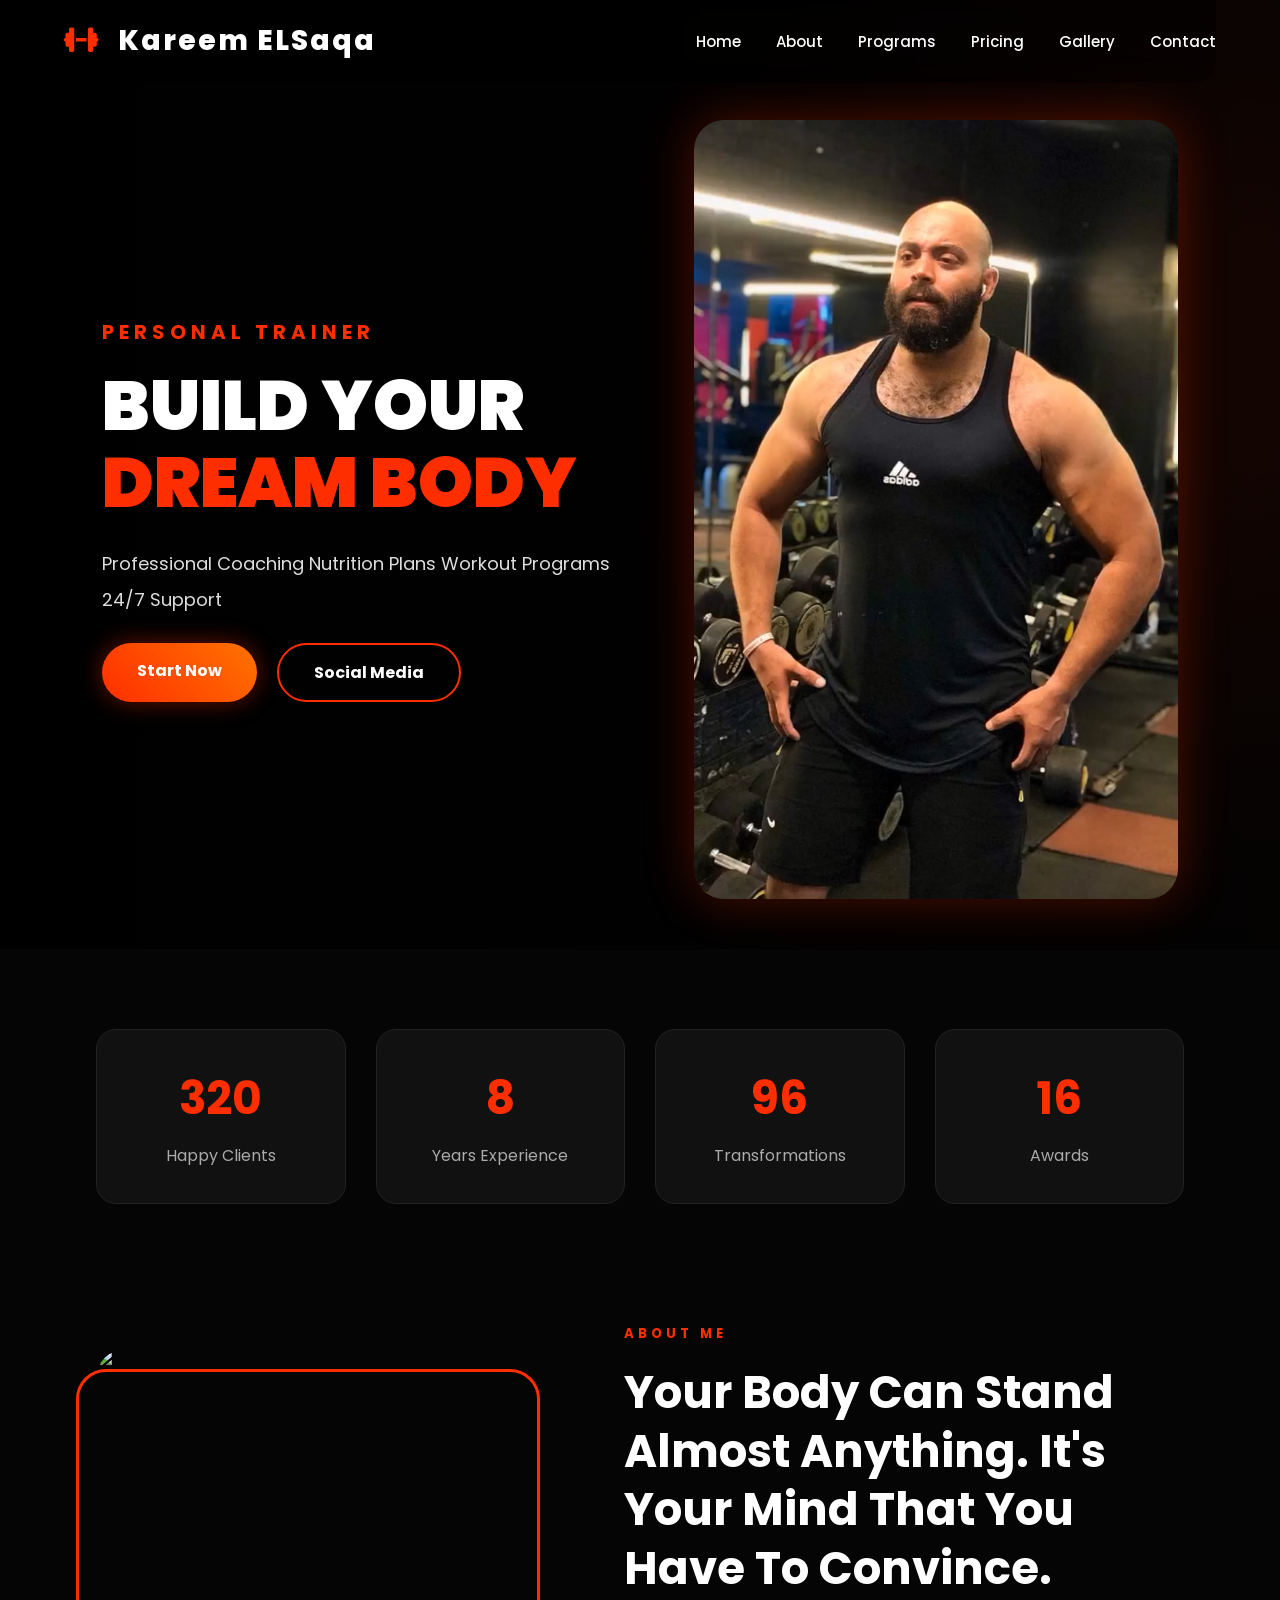
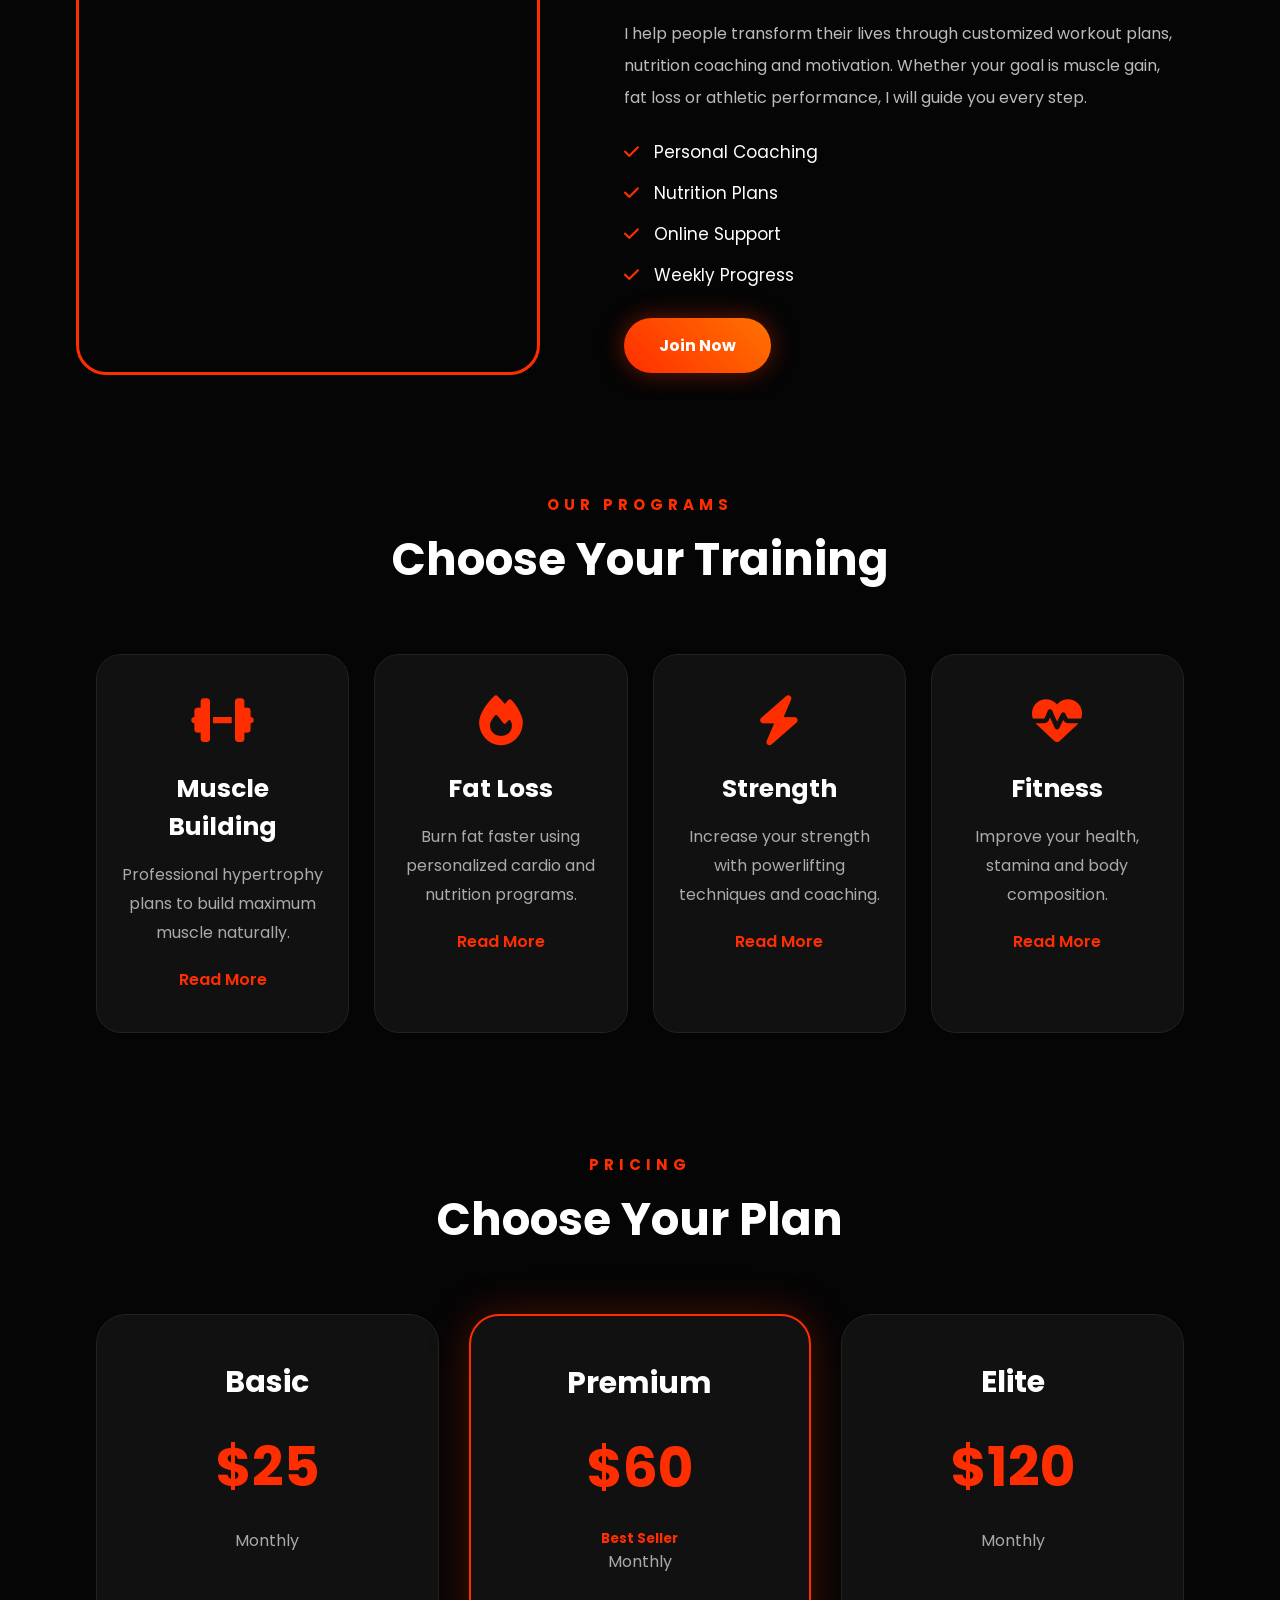
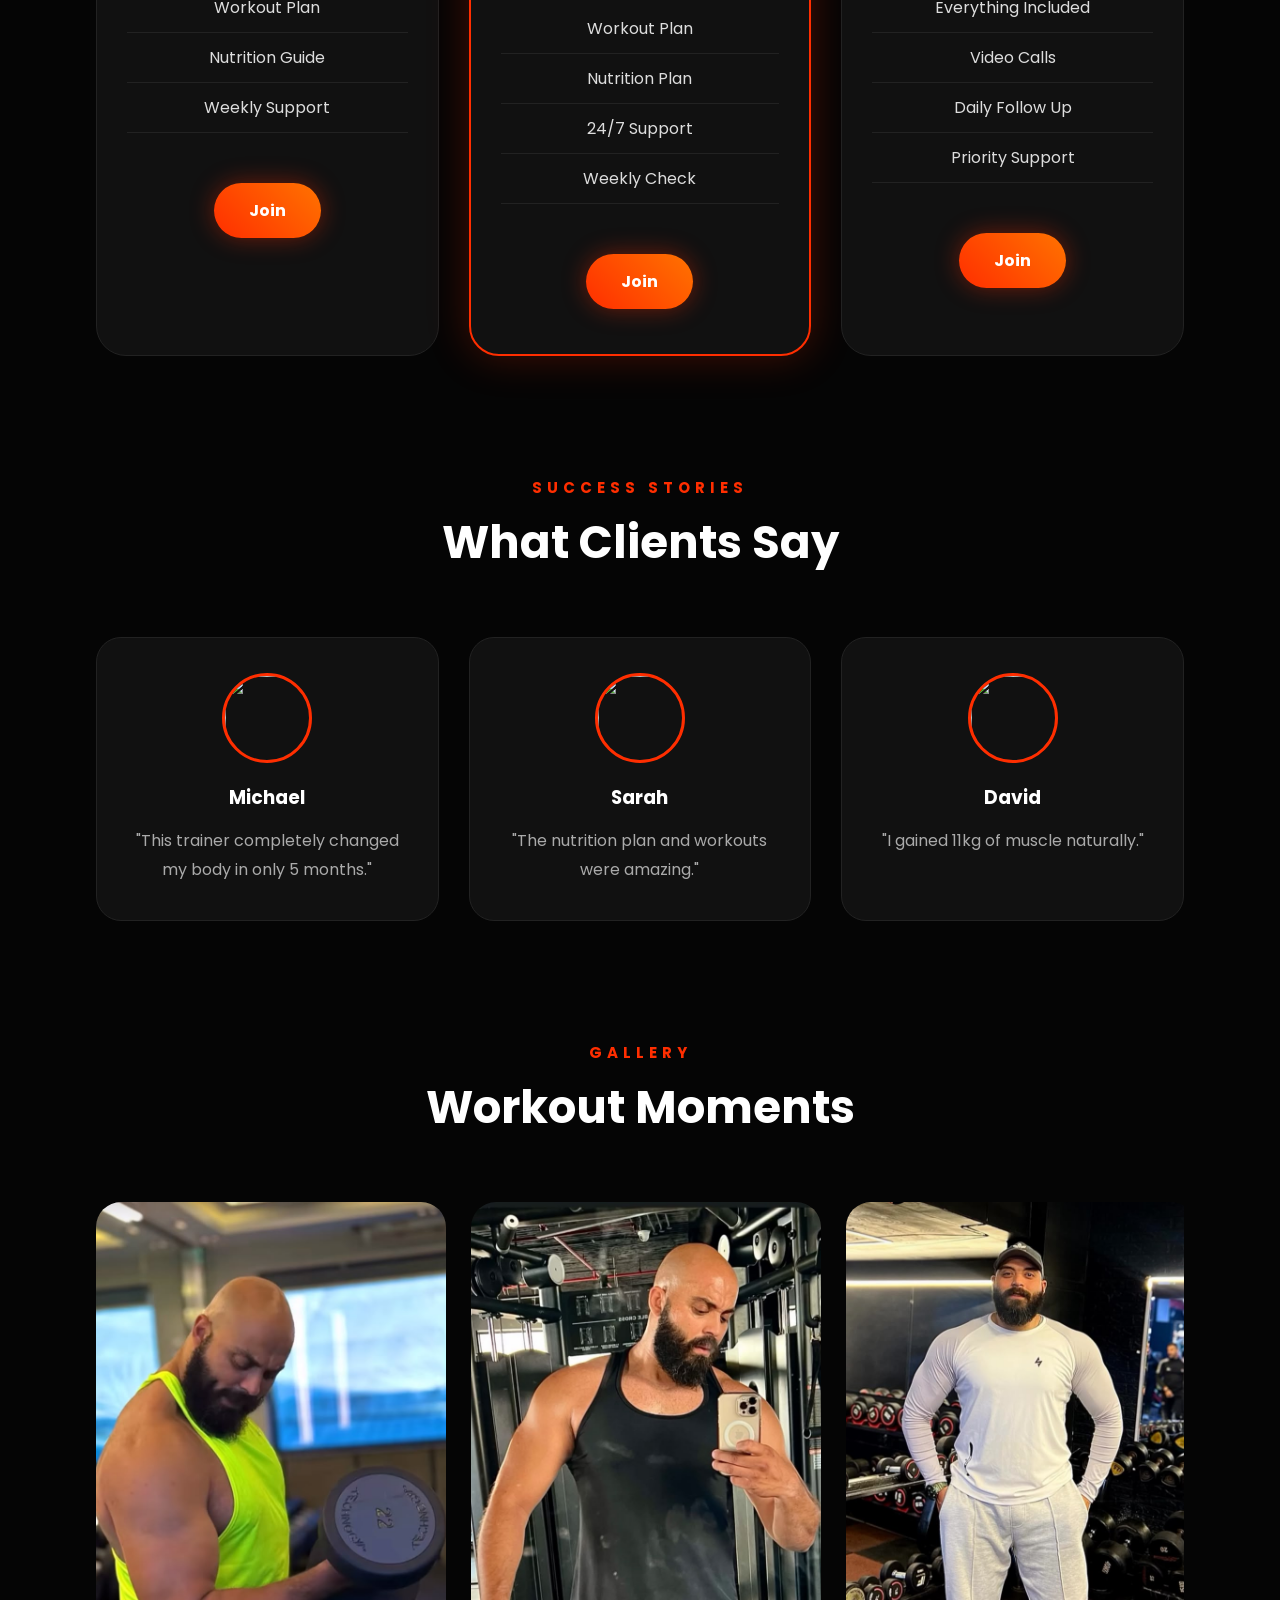
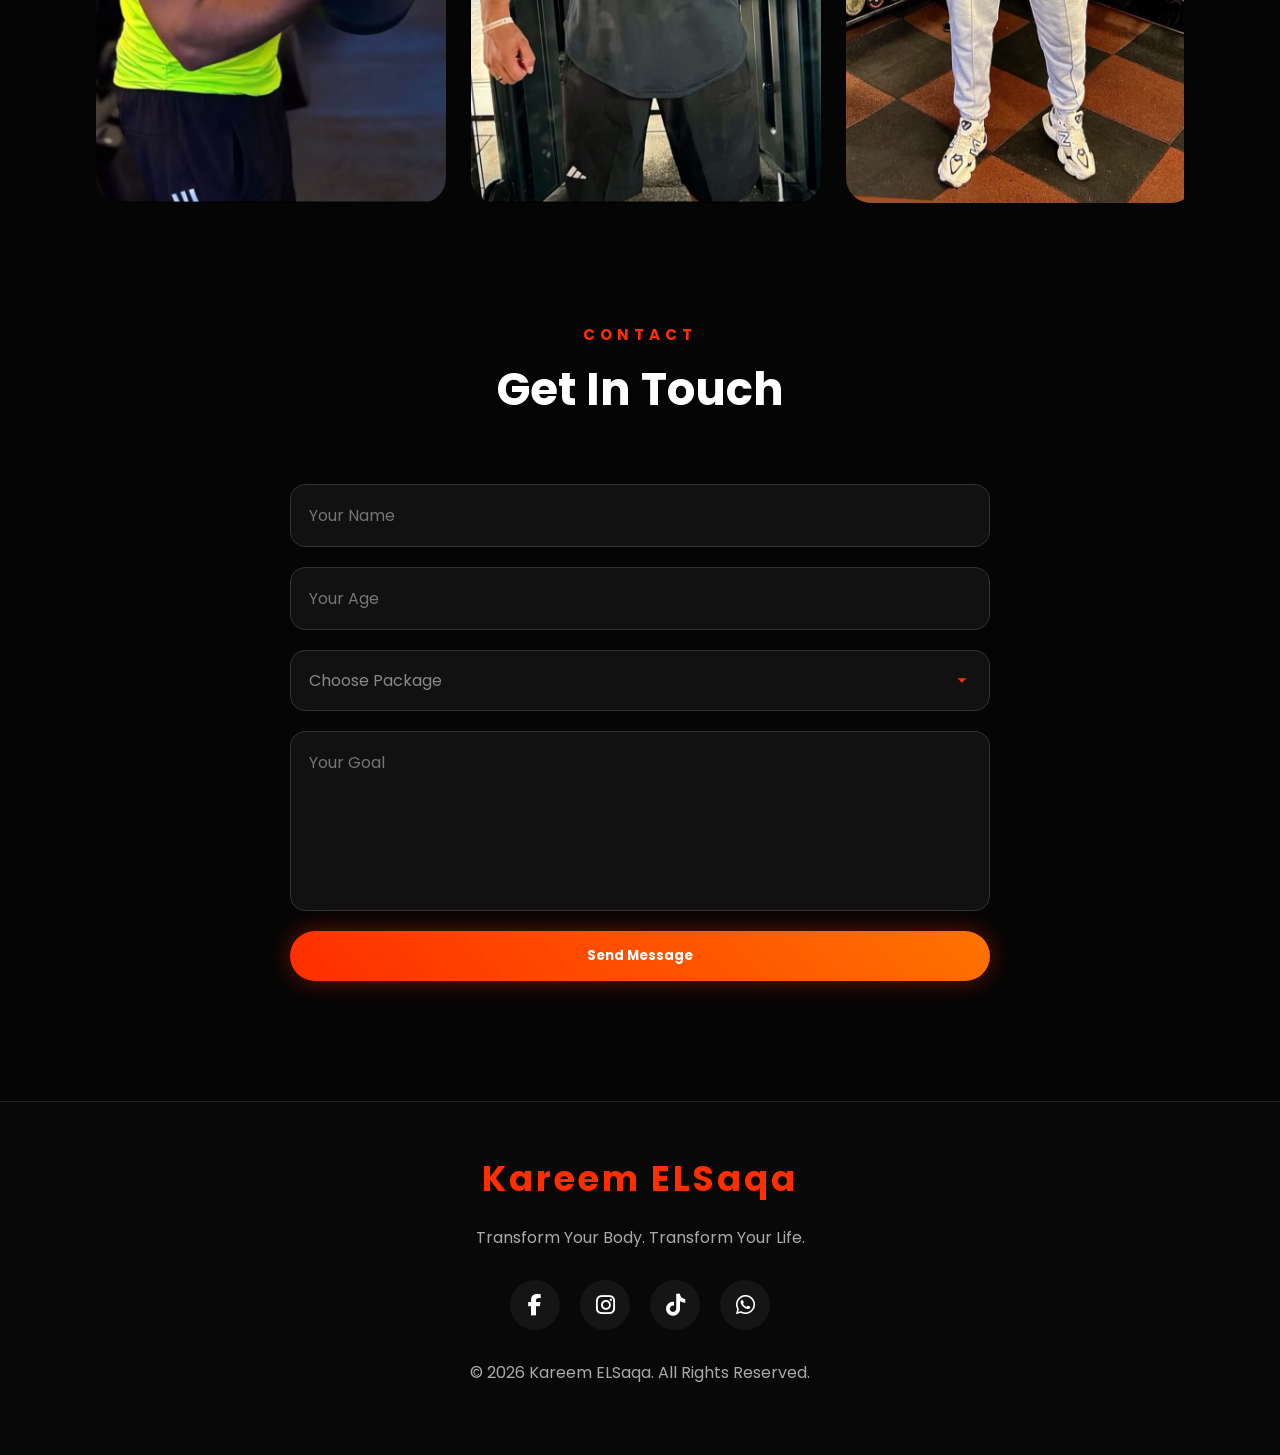
==== index.html @ b267e98c "Add files via upload" ====
<!DOCTYPE html>
<html lang="en">
<head>

<meta charset="UTF-8">
<meta name="viewport" content="width=device-width, initial-scale=1.0">

<title>Kareem ELSaqa | Personal Trainer</title>

<link rel="preconnect" href="https://fonts.googleapis.com">
<link rel="preconnect" href="https://fonts.gstatic.com" crossorigin>

<link href="https://fonts.googleapis.com/css2?family=Poppins:wght@300;400;500;600;700;800&display=swap" rel="stylesheet">

<link rel="stylesheet"
href="https://cdnjs.cloudflare.com/ajax/libs/font-awesome/6.5.2/css/all.min.css">

<link rel="stylesheet" href="style.css">

</head>

<body>

<!-- ================= Loading ================= -->

<div id="loader">

<div class="spinner"></div>

<h2>Kareem ELSaqa</h2>

</div>

<!-- ================= Header ================= -->

<header>

<nav class="navbar">

<div class="logo">

<i class="fa-solid fa-dumbbell"></i>

Kareem ELSaqa

</div>

<ul class="nav-links">

<li><a href="javascript:void(0);" data-target="home">Home</a></li>

<li><a href="javascript:void(0);" data-target="about">About</a></li>

<li><a href="javascript:void(0);" data-target="programs">Programs</a></li>

<li><a href="javascript:void(0);" data-target="pricing">Pricing</a></li>

<li><a href="javascript:void(0);" data-target="gallery">Gallery</a></li>

<li><a href="javascript:void(0);" data-target="contact">Contact</a></li>

</ul>

<div class="menu">

<i class="fa-solid fa-bars"></i>

</div>

</nav>

</header>

<!-- ================= Hero ================= -->

<section class="hero" id="home">

<div class="overlay"></div>

<div class="hero-content">

<h3>PERSONAL TRAINER</h3>

<h1>

BUILD YOUR

<span>DREAM BODY</span>

</h1>

<p>

Professional Coaching

Nutrition Plans

Workout Programs

24/7 Support

</p>

<div class="hero-buttons">

<a href="javascript:void(0);" class="btn main-btn">

Start Now

</a>

<a href="javascript:void(0);" class="btn second-btn">

Social Media
</a>

</div>

</div>

<div class="hero-image">

<img src="../photos/WhatsApp Image 2026-07-14 at 11.18.08 PM.jpeg" alt="Gym">

</div>

</section>

<!-- ================= Stats ================= -->

<section class="stats">

<div class="stat">

<h2 class="counter" data-target="500">0</h2>

<p>Happy Clients</p>

</div>

<div class="stat">

<h2 class="counter" data-target="12">0</h2>

<p>Years Experience</p>

</div>

<div class="stat">

<h2 class="counter" data-target="150">0</h2>

<p>Transformations</p>

</div>

<div class="stat">

<h2 class="counter" data-target="25">0</h2>

<p>Awards</p>

</div>

</section>

<!-- ================= About ================= -->

<section class="about" id="about">

<div class="about-image">

<img src="https://images.unsplash.com/photo-1534438327276-14e5300c3a48?q=80&w=900&auto=format&fit=crop">

</div>

<div class="about-text">

<h5>ABOUT ME</h5>

<h2>

Your Body Can

Stand Almost

Anything.

It's Your Mind

That You Have

To Convince.

</h2>

<p>

I help people transform their lives through customized workout plans, nutrition coaching and motivation.

Whether your goal is muscle gain, fat loss or athletic performance, I will guide you every step.

</p>

<ul>

<li><i class="fa-solid fa-check"></i> Personal Coaching</li>

<li><i class="fa-solid fa-check"></i> Nutrition Plans</li>

<li><i class="fa-solid fa-check"></i> Online Support</li>

<li><i class="fa-solid fa-check"></i> Weekly Progress</li>

</ul>

<a href="javascript:void(0);" class="btn main-btn">

Join Now

</a>

</div>

</section>

<!-- باقي الأقسام سيتم إضافتها في الجزء الثاني -->

<!-- ================= Programs ================= -->

<section class="programs" id="programs">

<div class="section-title">

<h5>OUR PROGRAMS</h5>

<h2>Choose Your Training</h2>

</div>

<div class="program-container">

<div class="card">

<i class="fa-solid fa-dumbbell"></i>

<h3>Muscle Building</h3>

<p>
Professional hypertrophy plans to build maximum muscle naturally.
</p>

<a href="javascript:void(0);" class="read-more" data-program="muscle">
Read More
</a>

</div>

<div class="card">

<i class="fa-solid fa-fire"></i>

<h3>Fat Loss</h3>

<p>
Burn fat faster using personalized cardio and nutrition programs.
</p>

<a href="javascript:void(0);" class="read-more" data-program="fat">
Read More
</a>

</div>

<div class="card">

<i class="fa-solid fa-bolt"></i>

<h3>Strength</h3>

<p>
Increase your strength with powerlifting techniques and coaching.
</p>

<a href="javascript:void(0);" class="read-more" data-program="strength">
Read More
</a>

</div>

<div class="card">

<i class="fa-solid fa-heart-pulse"></i>

<h3>Fitness</h3>

<p>
Improve your health, stamina and body composition.
</p>

<a href="javascript:void(0);" class="read-more" data-program="fitness">
Read More
</a>

</div>

</div>

</section>

<!-- ================= Pricing ================= -->

<section class="pricing" id="pricing">

<div class="section-title">

<h5>PRICING</h5>

<h2>Choose Your Plan</h2>

</div>

<div class="price-container">

<div class="price-card">

<h3>Basic</h3>

<h1>$25</h1>

<p>Monthly</p>

<ul>

<li>Workout Plan</li>

<li>Nutrition Guide</li>

<li>Weekly Support</li>

</ul>

<a href="javascript:void(0);" class="btn main-btn">Join</a>

</div>

<div class="price-card active">

<h3>Premium</h3>

<h1>$60</h1>

<h5>Best Seller</h5>

<p>Monthly</p>

<ul>

<li>Workout Plan</li>

<li>Nutrition Plan</li>

<li>24/7 Support</li>

<li>Weekly Check</li>

</ul>

<a href="javascript:void(0);" class="btn main-btn">Join</a>

</div>

<div class="price-card">

<h3>Elite</h3>

<h1>$120</h1>

<p>Monthly</p>

<ul>

<li>Everything Included</li>

<li>Video Calls</li>

<li>Daily Follow Up</li>

<li>Priority Support</li>

</ul>

<a href="javascript:void(0);" class="btn main-btn">Join</a>

</div>

</div>

</section>

<!-- ================= Testimonials ================= -->

<section class="testimonials">

<div class="section-title">

<h5>SUCCESS STORIES</h5>

<h2>What Clients Say</h2>

</div>

<div class="testimonial-container">

<div class="testimonial">

<img src="https://randomuser.me/api/portraits/men/32.jpg">

<h3>Michael</h3>

<p>

"This trainer completely changed my body in only 5 months."

</p>

</div>

<div class="testimonial">

<img src="https://randomuser.me/api/portraits/women/44.jpg">

<h3>Sarah</h3>

<p>

"The nutrition plan and workouts were amazing."

</p>

</div>

<div class="testimonial">

<img src="https://randomuser.me/api/portraits/men/76.jpg">

<h3>David</h3>

<p>

"I gained 11kg of muscle naturally."

</p>

</div>

</div>

</section>

<!-- ================= Gallery ================= -->

<section class="gallery" id="gallery">

<div class="section-title">

<h5>GALLERY</h5>

<h2>Workout Moments</h2>

</div>


<div class="gallery-slider">

<div class="gallery-track">


<img src="../photos/WhatsApp Image 2026-07-14 at 11.17.40 PM.jpeg">

<img src="../photos/WhatsApp Image 2026-07-14 at 11.18.01 PM.jpeg">

<img src="../photos/WhatsApp Image 2026-07-14 at 11.18.02 PM.jpeg">

<img src="../photos/WhatsApp Image 2026-07-14 at 11.18.07 PM.jpeg">

<img src="../photos/WhatsApp Image 2026-07-14 at 11.18.08 PM.jpeg">

<img src="../photos/WhatsApp Image 2026-07-14 at 11.17.40 PM.jpeg">


<!-- تكرار الصور عشان الحركة تبقى لا نهائية -->


<img src="../photos/WhatsApp Image 2026-07-14 at 11.18.01 PM.jpeg">

<img src="../photos/WhatsApp Image 2026-07-14 at 11.18.02 PM.jpeg">

<img src="../photos/WhatsApp Image 2026-07-14 at 11.18.07 PM.jpeg">

</div>

</div>

</section>

<!-- ================= Contact ================= -->

<section class="contact" id="contact">

<div class="section-title">

<h5>CONTACT</h5>

<h2>Get In Touch</h2>

</div>

<form id="contactForm">

<input type="text" id="name" placeholder="Your Name" required>

<input type="number" id="age" placeholder="Your Age" required min="15" max="80">

<select id="package" required>

    <option value="" selected disabled>
        Choose Package
    </option>

    <option value="Basic">Basic</option>

    <option value="Premium">Premium</option>

    <option value="Elite">Elite</option>

</select>

<textarea id="goal" placeholder="Your Goal" required></textarea>

<button class="btn main-btn">
    Send Message
</button>

</form>

</section>

<!-- ================= Footer ================= -->

<footer>

<h2>Kareem ELSaqa</h2>

<p>

Transform Your Body.

Transform Your Life.

</p>

<div class="socials">

<a href="https://www.facebook.com/karim.el.saqa.2025?locale=ar_AR" target="_blank">
<i class="fab fa-facebook-f"></i>
</a>

<a href="https://www.instagram.com/coach_saqa?utm_source=ig_web_button_share_sheet&igsh=ZDNlZDc0MzIxNw==" target="_blank">
<i class="fab fa-instagram"></i>
</a>

<a href="https://www.tiktok.com/@karimelsaqa2?is_from_webapp=1&sender_device=pc" target="_blank">
<i class="fab fa-tiktok"></i>
</a>

<a href="https://wa.me/201020386675" target="_blank">
<i class="fab fa-whatsapp"></i>
</a>

</div>

<p>

© 2026 Kareem ELSaqa.

All Rights Reserved.

</p>

</footer>

<!-- زر الرجوع للأعلى -->

<button id="topBtn">

<i class="fa-solid fa-arrow-up"></i>

</button>

<!-- Program Popup -->

<div class="program-modal">

<div class="modal-box">

<h2></h2>

<p></p>


<button class="close-modal">
Close
</button>


</div>

</div>

<script src="script.js"></script>

</body>

</html>
---- style.css ----
@import url('https://fonts.googleapis.com/css2?family=Poppins:wght@300;400;500;600;700;800;900&display=swap');


/* =========================
   Global Reset
========================= */

*{
    margin:0;
    padding:0;
    box-sizing:border-box;
    font-family:'Poppins',sans-serif;
    scroll-behavior:smooth;
}


:root{

    --main-color:#ff2e00;
    --second-color:#ff7300;
    --dark:#050505;
    --dark2:#111;
    --light:#ffffff;
    --gray:#aaa;

}


body{

    background:var(--dark);
    color:white;
    overflow-x:hidden;

}


a{

    text-decoration:none;
    color:white;

}


ul{

    list-style:none;

}


img{

    max-width:100%;
    display:block;

}


/* =========================
   Loader
========================= */


#loader{

    position:fixed;
    width:100%;
    height:100vh;
    background:#050505;
    display:flex;
    justify-content:center;
    align-items:center;
    flex-direction:column;
    z-index:9999;
    transition:.6s;

}


#loader h2{

    margin-top:20px;
    color:var(--main-color);
    letter-spacing:5px;
    font-size:30px;
    animation:pulse 1.5s infinite;

}



.spinner{

    width:70px;
    height:70px;
    border-radius:50%;
    border:7px solid #222;
    border-top-color:var(--main-color);
    animation:spin 1s linear infinite;

}



@keyframes spin{

    100%{

        transform:rotate(360deg);

    }

}


@keyframes pulse{

    50%{

        opacity:.4;

    }

}



/* =========================
   Navbar
========================= */


header{

    position:fixed;
    width:100%;
    top:0;
    left:0;
    z-index:1000;

}



.navbar{

    width:90%;
    margin:auto;
    padding:20px 0;
    display:flex;
    justify-content:space-between;
    align-items:center;
    background:rgba(0,0,0,.35);
    backdrop-filter:blur(15px);
    border-radius:0 0 20px 20px;

}



.logo{

    font-size:28px;
    font-weight:800;
    letter-spacing:2px;
    color:white;

}



.logo i{

    color:var(--main-color);
    margin-right:10px;

}



.nav-links{

    display:flex;
    gap:35px;

}



.nav-links a{

    position:relative;
    font-size:15px;
    font-weight:500;
    transition:.3s;

}



.nav-links a::after{

    content:"";
    position:absolute;
    width:0;
    height:3px;
    background:var(--main-color);
    bottom:-8px;
    left:0;
    transition:.3s;

}



.nav-links a:hover{

    color:var(--main-color);

}



.nav-links a:hover::after{

    width:100%;

}



.menu{

    display:none;
    font-size:25px;
    cursor:pointer;

}



/* =========================
   Hero Section
========================= */


.hero{

    min-height:100vh;
    display:flex;
    align-items:center;
    justify-content:space-between;
    padding:120px 8% 50px;
    position:relative;
    overflow:hidden;

}



.overlay{

    position:absolute;
    inset:0;
    background:

    linear-gradient(
    90deg,
    rgba(0,0,0,.95),
    rgba(0,0,0,.5)
    );

    z-index:-1;

}



.hero::before{

    content:"";
    position:absolute;
    width:500px;
    height:500px;
    background:var(--main-color);
    filter:blur(180px);
    opacity:.25;
    right:-150px;
    top:100px;

    z-index:-1;
    pointer-events:none;

}



.hero-content{

    width:50%;
    animation:slideLeft 1s ease;

}



.hero-content h3{

    color:var(--main-color);
    letter-spacing:5px;
    font-size:20px;
    margin-bottom:20px;

}



.hero-content h1{

    font-size:70px;
    line-height:1.1;
    font-weight:900;

}



.hero-content h1 span{

    color:var(--main-color);
    display:block;

}



.hero-content p{

    margin:25px 0;
    color:#ddd;
    font-size:18px;
    line-height:2;

}



.hero-buttons{

    display:flex;
    gap:20px;

}



.btn{

    padding:15px 35px;
    border-radius:40px;
    display:inline-block;
    font-weight:700;
    transition:.4s;
    cursor:pointer;

}



.main-btn{

    background:linear-gradient(
    45deg,
    var(--main-color),
    var(--second-color)
    );

    color:white;
    box-shadow:0 0 25px rgba(255,46,0,.4);

}



.main-btn:hover{

    transform:translateY(-5px);
    box-shadow:0 0 40px rgba(255,46,0,.8);

}



.second-btn{

    border:2px solid var(--main-color);

}



.second-btn:hover{

    background:var(--main-color);
    transform:translateY(-5px);

}



.hero-image{

    width:45%;
    position:relative;
    animation:slideRight 1s ease;

}



.hero-image img{

    border-radius:30px;
    height:100%;
    width:100%;
    object-fit:cover;
    box-shadow:
    0 0 50px rgba(255,46,0,.3);

}



.hero-image::after{

    content:"";
    position:absolute;
    inset:20px;
    border:3px solid var(--main-color);
    border-radius:30px;
    z-index:-1;

}



@keyframes slideLeft{

    from{

        opacity:0;
        transform:translateX(-100px);

    }

    to{

        opacity:1;
        transform:translateX(0);

    }

}



@keyframes slideRight{

    from{

        opacity:0;
        transform:translateX(100px);

    }

    to{

        opacity:1;
        transform:translateX(0);

    }

}

 
/* =========================
   Stats Section
========================= */


.stats{

    width:85%;
    margin:80px auto;
    display:grid;
    grid-template-columns:repeat(4,1fr);
    gap:30px;

}



.stat{

    background:#111;
    padding:35px 20px;
    text-align:center;
    border-radius:20px;
    border:1px solid #222;
    transition:.4s;
    position:relative;
    overflow:hidden;

}



.stat::before{

    content:"";
    position:absolute;
    width:0;
    height:100%;
    left:0;
    top:0;
    background:linear-gradient(
    45deg,
    rgba(255,46,0,.2),
    transparent
    );

    transition:.4s;

}



.stat:hover::before{

    width:100%;

}



.stat:hover{

    transform:translateY(-10px);
    border-color:var(--main-color);

}



.stat h2{

    font-size:45px;
    color:var(--main-color);

}



.stat p{

    color:#aaa;
    margin-top:10px;

}





/* =========================
   Section Title
========================= */


.section-title{

    text-align:center;
    margin-bottom:60px;

}



.section-title h5{

    color:var(--main-color);
    letter-spacing:5px;
    font-size:15px;

}



.section-title h2{

    font-size:45px;
    margin-top:10px;

}





/* =========================
   About Section
========================= */


.about{

    width:85%;
    margin:120px auto;
    display:flex;
    align-items:center;
    gap:70px;

}



.about-image{

    width:45%;
    position:relative;

}



.about-image img{

    border-radius:30px;
    height:600px;
    object-fit:cover;

}



.about-image::before{

    content:"";
    position:absolute;
    width:100%;
    height:100%;
    border:3px solid var(--main-color);
    border-radius:30px;
    left:-20px;
    top:20px;
    z-index:-1;

}



.about-text{

    width:55%;

}



.about-text h5{

    color:var(--main-color);
    letter-spacing:4px;

}



.about-text h2{

    font-size:45px;
    line-height:1.3;
    margin:20px 0;

}



.about-text p{

    color:#bbb;
    line-height:2;
    margin-bottom:25px;

}



.about-text ul{

    margin-bottom:30px;

}



.about-text li{

    margin:15px 0;
    font-size:17px;

}



.about-text li i{

    color:var(--main-color);
    margin-right:10px;

}




/* =========================
   Programs
========================= */


.programs{

    width:85%;
    margin:120px auto;

}



.program-container{

    display:grid;
    grid-template-columns:repeat(4,1fr);
    gap:25px;

}



.card{

    background:#111;
    padding:40px 25px;
    border-radius:25px;
    text-align:center;
    border:1px solid #222;
    transition:.5s;
    position:relative;
    overflow:hidden;

}



.card::before{

    content:"";
    position:absolute;
    width:150px;
    height:150px;
    background:var(--main-color);
    filter:blur(80px);
    top:-50px;
    right:-50px;
    opacity:0;
    transition:.5s;

}



.card:hover::before{

    opacity:.6;

}



.card:hover{

    transform:translateY(-15px);
    border-color:var(--main-color);

}



.card i{

    font-size:50px;
    color:var(--main-color);
    margin-bottom:25px;

}



.card h3{

    font-size:25px;
    margin-bottom:15px;

}



.card p{

    color:#aaa;
    line-height:1.8;
    margin-bottom:20px;

}



.card a{

    color:var(--main-color);
    font-weight:600;

}




/* =========================
   Pricing
========================= */


.pricing{

    width:85%;
    margin:120px auto;

}



.price-container{

    display:grid;
    grid-template-columns:repeat(3,1fr);
    gap:30px;

}



.price-card{

    background:#111;
    padding:45px 30px;
    text-align:center;
    border-radius:30px;
    border:1px solid #222;
    transition:.5s;

}



.price-card:hover{

    transform:scale(1.05);
    border-color:var(--main-color);

}



.price-card.active{

    border:2px solid var(--main-color);
    box-shadow:
    0 0 40px rgba(255,46,0,.25);

}



.price-card h3{

    font-size:30px;

}



.price-card h1{

    font-size:55px;
    color:var(--main-color);
    margin:20px 0;

}



.price-card h5{

    color:#ff2e00;

}



.price-card p{

    color:#aaa;

}



.price-card ul{

    margin:30px 0;

}



.price-card li{

    padding:12px;
    border-bottom:1px solid #222;
    color:#ddd;

}



.price-card .btn{

    margin-top:20px;

}


/* =========================
   Testimonials
========================= */


.testimonials{

    width:85%;
    margin:120px auto;

}



.testimonial-container{

    display:grid;
    grid-template-columns:repeat(3,1fr);
    gap:30px;

}



.testimonial{

    background:#111;
    padding:35px;
    border-radius:25px;
    text-align:center;
    border:1px solid #222;
    transition:.4s;

}



.testimonial:hover{

    transform:translateY(-10px);
    border-color:var(--main-color);

}



.testimonial img{

    width:90px;
    height:90px;
    border-radius:50%;
    object-fit:cover;
    margin:0 auto 20px;
    border:3px solid var(--main-color);

}



.testimonial h3{

    margin-bottom:15px;

}



.testimonial p{

    color:#aaa;
    line-height:1.8;

}





/* =========================
   Gallery
========================= */


.gallery{

    width:85%;
    margin:120px auto;

}



.gallery-grid{

    display:grid;
    grid-template-columns:repeat(3,1fr);
    gap:20px;

}



.gallery-grid img{

    height:300px;
    width:100%;
    object-fit:cover;
    border-radius:25px;
    transition:.5s;
    filter:brightness(.8);

}



.gallery-grid img:hover{

    transform:scale(1.05);
    filter:brightness(1);
    box-shadow:
    0 0 30px rgba(255,46,0,.4);

}





/* =========================
   Contact
========================= */


.contact{

    width:85%;
    margin:120px auto;

}



.contact form{

    max-width:700px;
    margin:auto;
    display:flex;
    flex-direction:column;
    gap:20px;

}



.contact input,
.contact textarea{

    background:#111;
    border:1px solid #333;
    padding:18px;
    color:white;
    border-radius:15px;
    outline:none;
    font-size:16px;
    transition:.3s;

}
.contact select{

    background:#111;
    border:1px solid #333;
    padding:18px;
    color:#888888;
    border-radius:15px;
    outline:none;
    font-size:16px;
    transition:.3s;

}



.contact textarea{

    height:180px;
    resize:none;

}



.contact input:focus,
.contact textarea:focus{

    border-color:var(--main-color);
    box-shadow:
    0 0 15px rgba(255,46,0,.3);

}
.contact select:focus{

    border-color:var(--main-color);

    box-shadow:
    0 0 15px rgba(255,46,0,.3);

}



.contact select{

    appearance:none;
    -webkit-appearance:none;
    -moz-appearance:none;

    cursor:pointer;

    background:#111
    url("data:image/svg+xml,%3Csvg xmlns='http://www.w3.org/2000/svg' fill='%23ff2e00' viewBox='0 0 20 20'%3E%3Cpath d='M5 7l5 5 5-5'/%3E%3C/svg%3E")
    no-repeat right 18px center;

    background-size:18px;

    padding-right:55px;

}



.contact option{

    background:#111;
    color:white;
    

}



.contact button{

    border:none;

}





/* =========================
   Footer
========================= */


footer{

    background:#080808;
    text-align:center;
    padding:50px 20px;
    border-top:1px solid #222;

}



footer h2{

    font-size:35px;
    color:var(--main-color);
    letter-spacing:3px;

}



footer p{

    color:#aaa;
    margin:20px 0;

}



.socials{

    display:flex;
    justify-content:center;
    gap:20px;
    margin:30px 0;

}



.socials a{

    width:50px;
    height:50px;
    display:flex;
    justify-content:center;
    align-items:center;
    border-radius:50%;
    background:#151515;
    font-size:22px;
    transition:.4s;

}



.socials a:hover{

    background:var(--main-color);
    transform:translateY(-8px);
    box-shadow:
    0 0 25px rgba(255,46,0,.6);

}





/* =========================
   Back To Top Button
========================= */


#topBtn{

    position:fixed;
    right:30px;
    bottom:30px;
    width:50px;
    height:50px;
    border-radius:50%;
    border:none;
    background:var(--main-color);
    color:white;
    font-size:20px;
    cursor:pointer;
    display:none;
    z-index:999;
    transition:.3s;

}



#topBtn:hover{

    transform:translateY(-8px);
    box-shadow:
    0 0 25px rgba(255,46,0,.7);

}





/* =========================
   Responsive Design
========================= */


@media(max-width:1100px){


.hero{

    flex-direction:column;
    text-align:center;

}



.hero-content,
.hero-image{
    padding: 15px;
    width:100%;

}



.hero-content h1{

    font-size:55px;

}



.hero-buttons{

    justify-content: center;

}



.program-container{

    grid-template-columns:repeat(2,1fr);

}



.stats{

    grid-template-columns:repeat(2,1fr);

}



.about{

    flex-direction:column;

}



.about-image,
.about-text{

    width:100%;

}



.price-container{

    grid-template-columns:1fr;

}



.testimonial-container{

    grid-template-columns:1fr;

}



.gallery-grid{

    grid-template-columns:repeat(2,1fr);

}


}




@media(max-width:768px){


.navbar{

    width:95%;
    padding:15px 20px;

}



.nav-links{

    position:absolute;
    top:80px;
    right:0;
    width:40%;
    background:#111;
    border:2px solid #ff2e00;
    flex-direction:column;
    text-align: center;
    padding:30px;
    display:none;
    border-radius: 20px;
    
}



.nav-links.active{

    display:flex;

}



.menu{

    display:block;

}



.logo{

    font-size:22px;

}



.hero-content h1{

    font-size:42px;

}



.hero-content h3{

    font-size:15px;

}



.hero-buttons{

    flex-direction:column;

}



.hero-image img{

    height:450px;

}



.section-title h2{

    font-size:35px;

}



.stats{

    width:90%;
    grid-template-columns:1fr;

}



.about,
.programs,
.pricing,
.testimonials,
.gallery,
.contact{

    width:90%;

}



.about-text h2{

    font-size:35px;

}



.program-container{

    grid-template-columns:1fr;

}



.gallery-grid{

    grid-template-columns:1fr;

}


}



/* =========================
   Infinite Gallery Slider
========================= */


.gallery-slider{

    width:100%;
    overflow:hidden;
    position:relative;

}



.gallery-track{

    display:flex;
    width:max-content;
    gap:25px;
    animation:galleryMove 25s linear infinite;

}



.gallery-track img{

    width:350px;
    /* height:280px; */
    object-fit:cover;
    border-radius:25px;
    transition:.4s;

}








@keyframes galleryMove{


    from{

        transform:translateX(0);

    }


    to{

        transform:translateX(-50%);

    }


}



@media(max-width:768px){


.gallery-track img{

    width:280px;
    /* height:220px; */

}


}

/* =========================
 Program Modal
========================= */


.program-modal{

    position:fixed;
    inset:0;
    background:rgba(0,0,0,.8);
    display:none;
    justify-content:center;
    align-items:center;
    z-index:9999;
    backdrop-filter:blur(8px);

}



.modal-box{

    width:450px;
    max-width:90%;
    background:#111;
    border:2px solid #ff2e00;
    border-radius:30px;
    padding:40px;
    text-align:center;
    box-shadow:
    0 0 50px rgba(255,46,0,.4);

    animation:popup .4s ease;

}



.modal-box h2{

    color:#ff2e00;
    font-size:35px;
    margin-bottom:20px;

}



.modal-box p{

    color:#ccc;
    line-height:2;

}



.close-modal{

    margin-top:30px;
    background:#ff2e00;
    color:white;
    border:none;
    padding:12px 40px;
    border-radius:30px;
    cursor:pointer;
    font-weight:bold;

}



@keyframes popup{

    from{

        transform:scale(.5);
        opacity:0;

    }

    to{

        transform:scale(1);
        opacity:1;

    }

}

@media (max-width:768px){

    .contact input,
    .contact textarea,
    .contact select{

        font-size:15px;
        padding:15px;

    }

}

/* =========================
 Scroll Reveal Animation
========================= */


.hidden{

    opacity:0;

    transform:translateY(80px);

    transition:1s ease;

}


.show{

    opacity:1;

    transform:translateY(0);

}
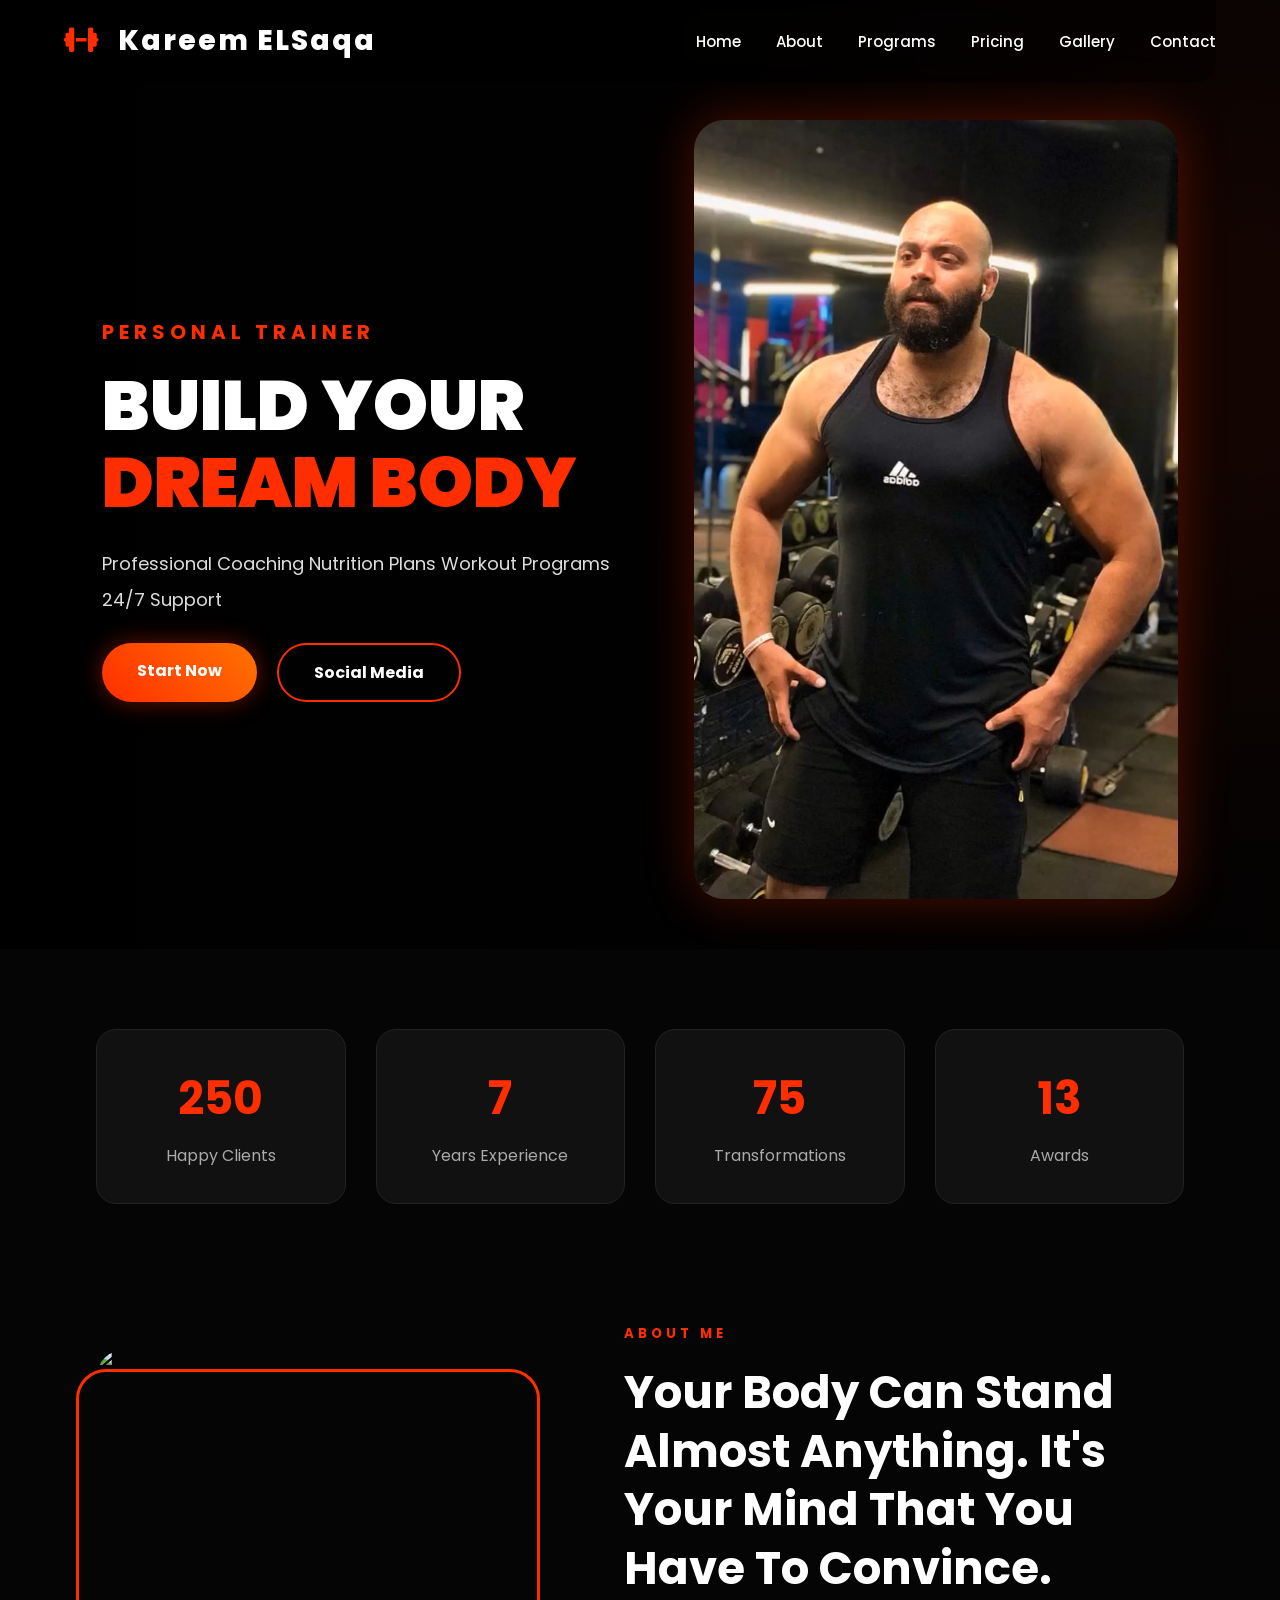
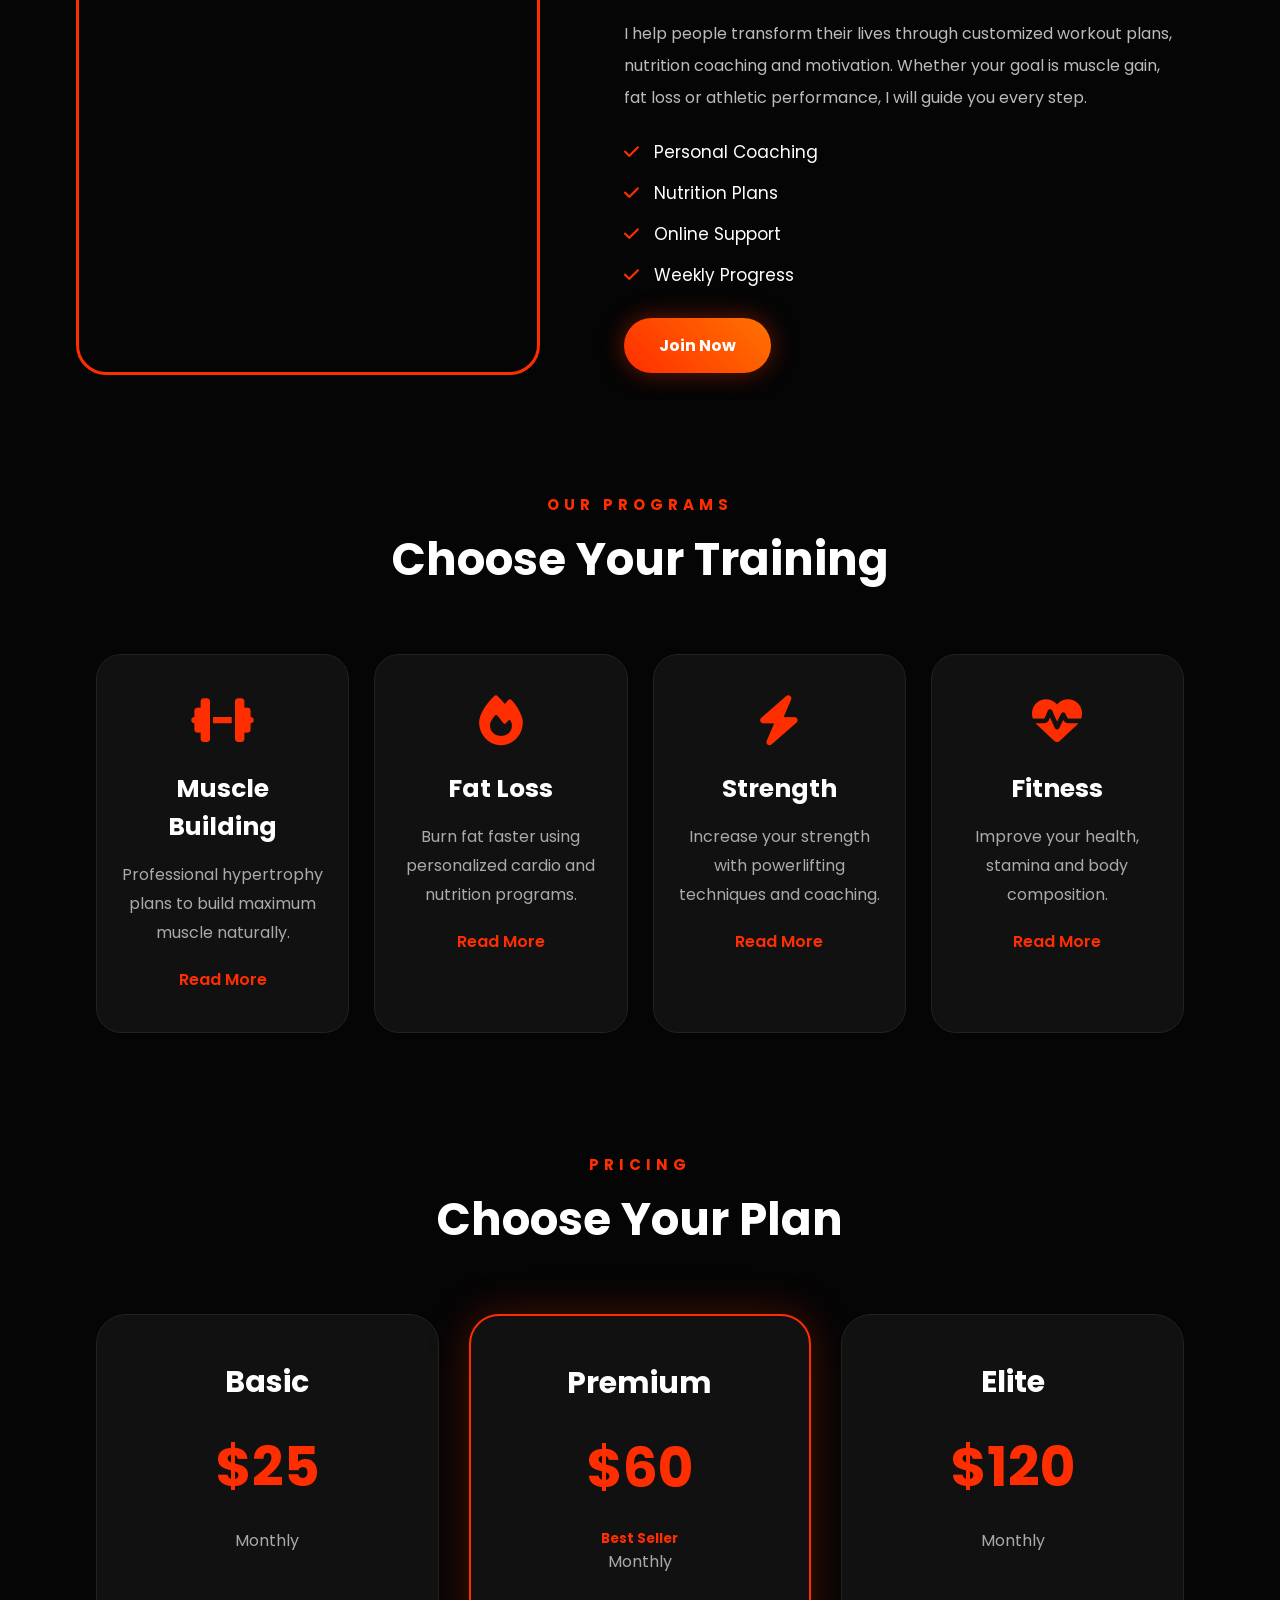
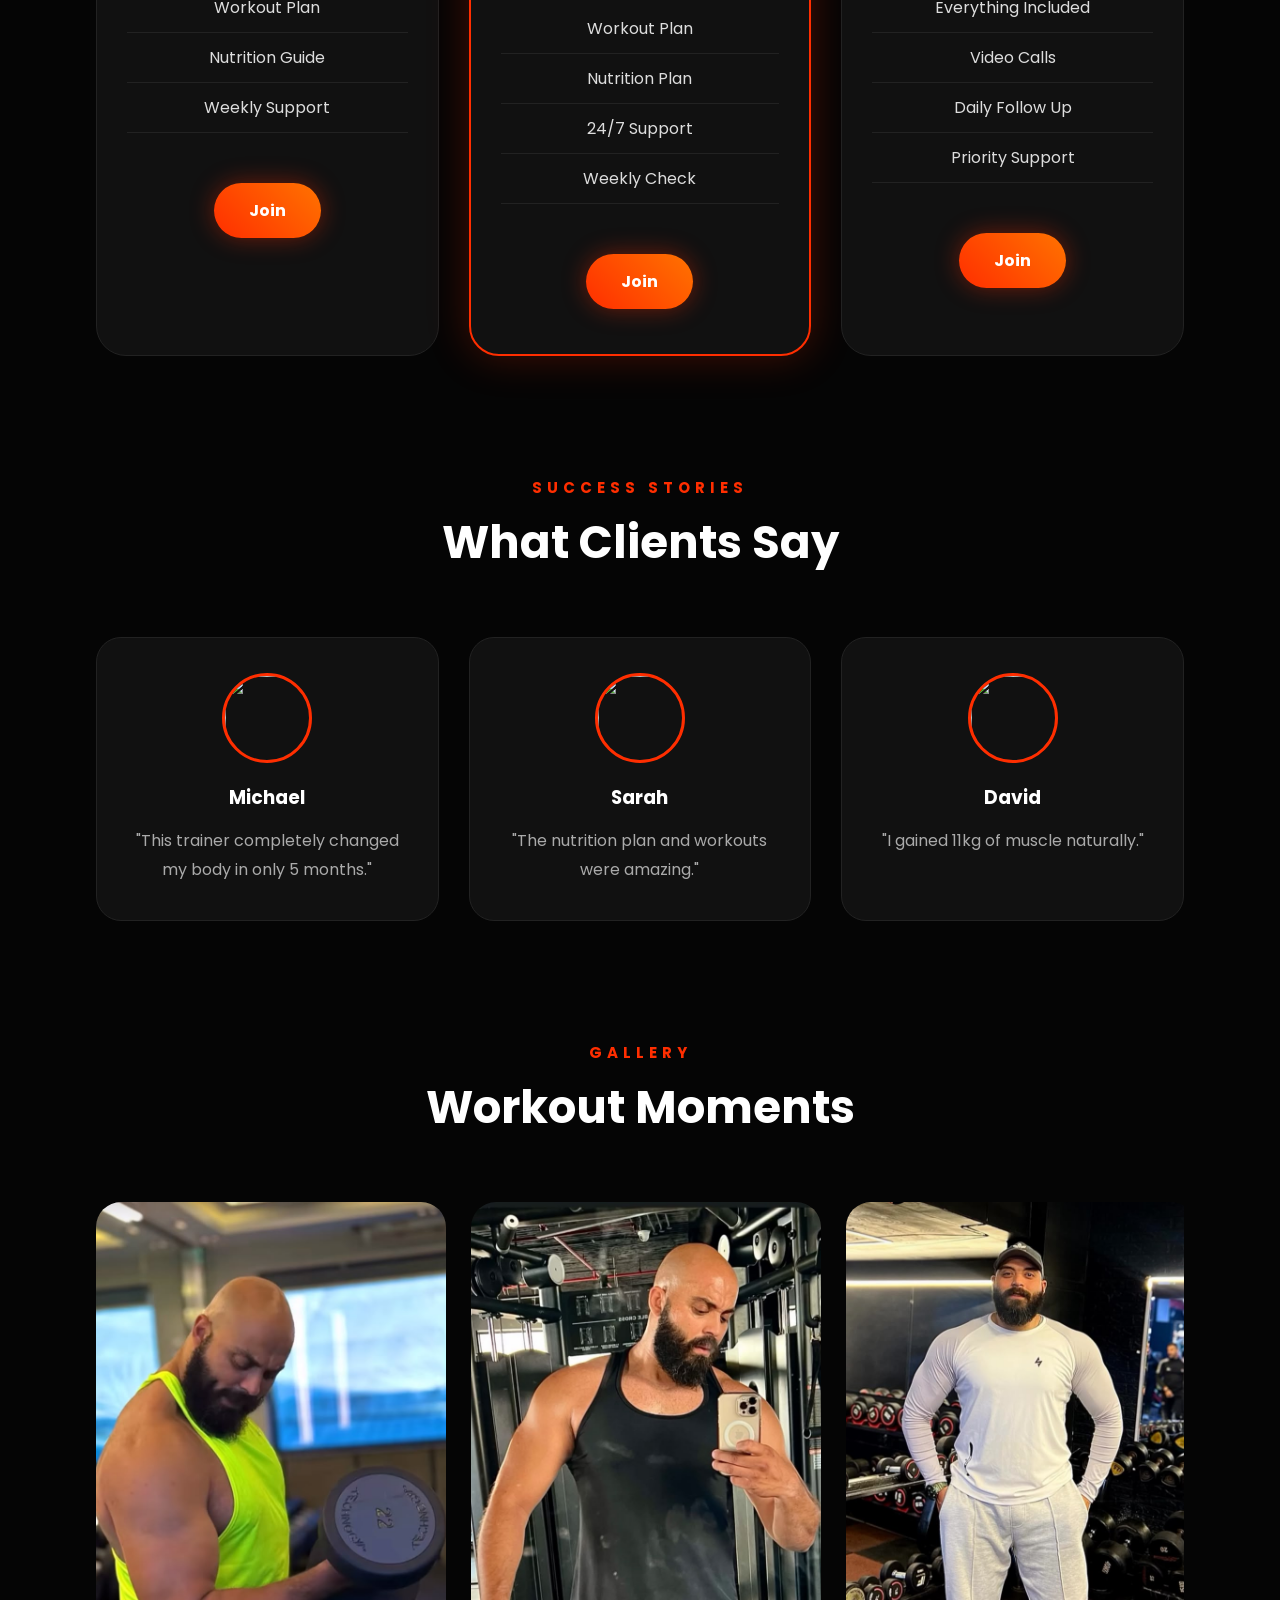
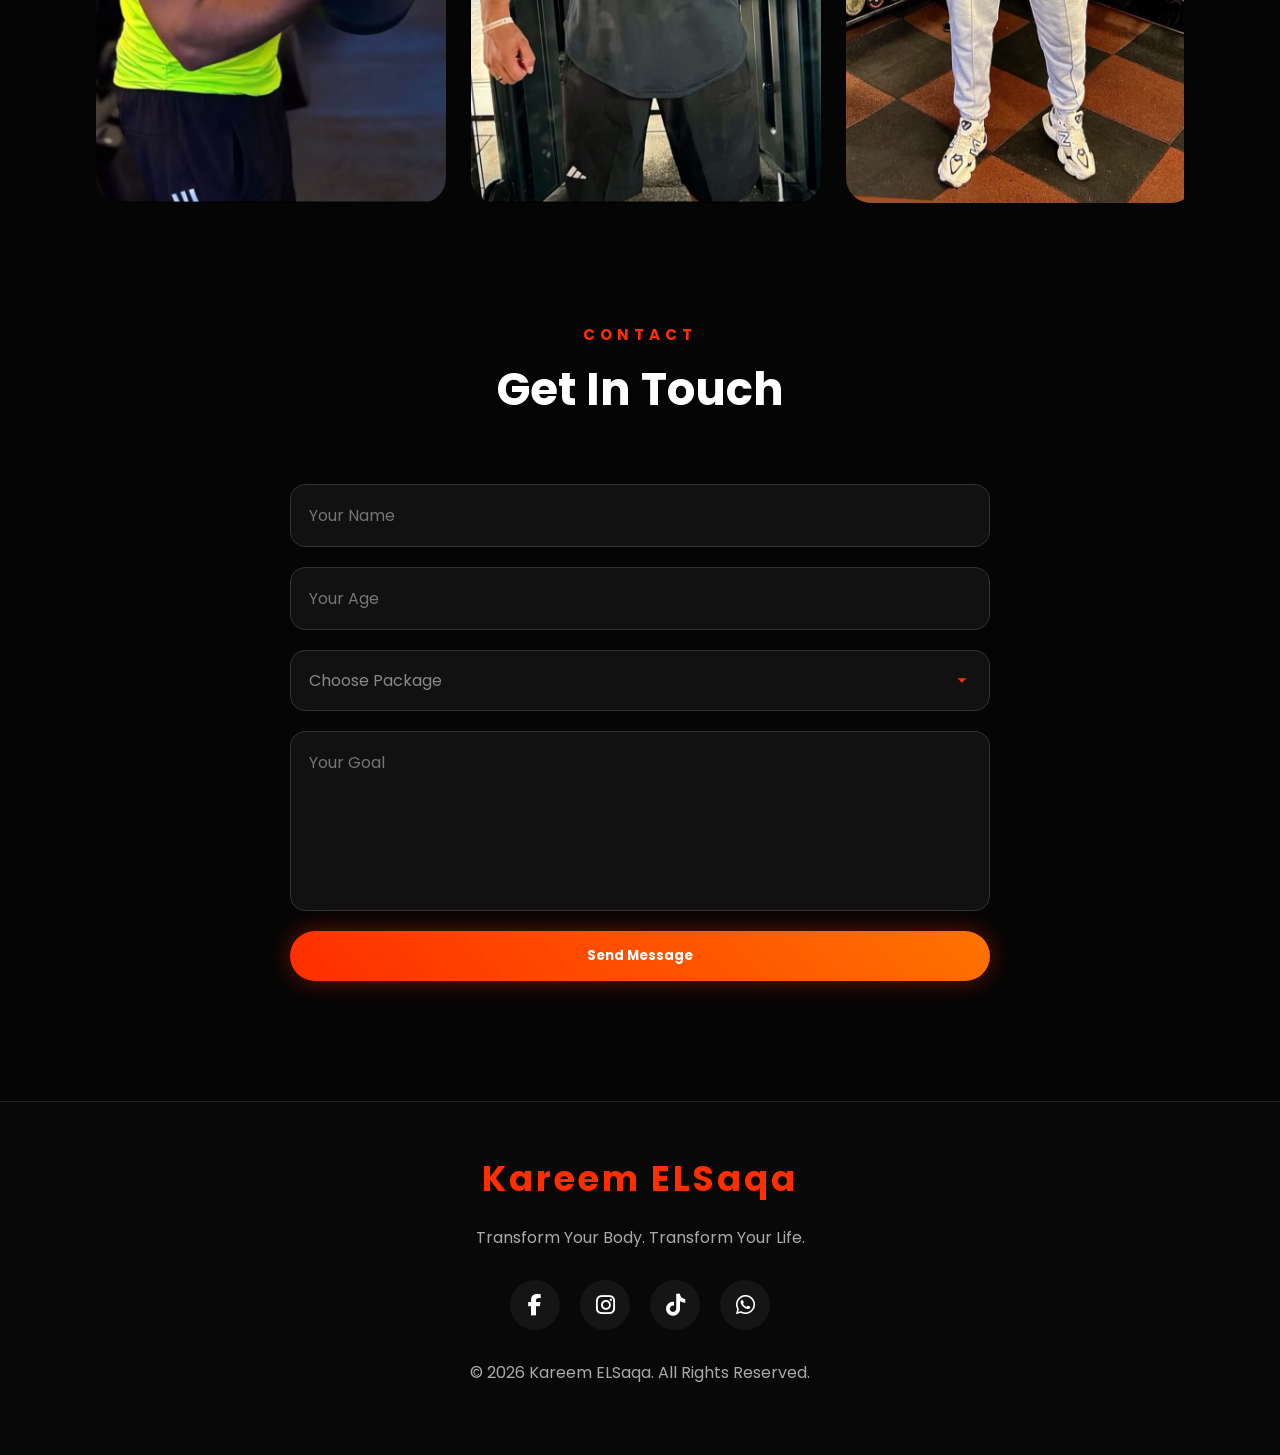
==== commit 83254dee: "Update index.html" ====
--- a/index.html
+++ b/index.html
@@ -120,7 +120,7 @@
 
 <div class="hero-image">
 
-<img src="../photos/WhatsApp Image 2026-07-14 at 11.18.08 PM.jpeg" alt="Gym">
+<img src="photos/WhatsApp Image 2026-07-14 at 11.18.08 PM.jpeg" alt="Gym">
 
 </div>
 
@@ -476,27 +476,27 @@
 <div class="gallery-track">
 
 
-<img src="../photos/WhatsApp Image 2026-07-14 at 11.17.40 PM.jpeg">
-
-<img src="../photos/WhatsApp Image 2026-07-14 at 11.18.01 PM.jpeg">
-
-<img src="../photos/WhatsApp Image 2026-07-14 at 11.18.02 PM.jpeg">
-
-<img src="../photos/WhatsApp Image 2026-07-14 at 11.18.07 PM.jpeg">
-
-<img src="../photos/WhatsApp Image 2026-07-14 at 11.18.08 PM.jpeg">
-
-<img src="../photos/WhatsApp Image 2026-07-14 at 11.17.40 PM.jpeg">
+<img src="photos/WhatsApp Image 2026-07-14 at 11.17.40 PM.jpeg">
+
+<img src="photos/WhatsApp Image 2026-07-14 at 11.18.01 PM.jpeg">
+
+<img src="photos/WhatsApp Image 2026-07-14 at 11.18.02 PM.jpeg">
+
+<img src="photos/WhatsApp Image 2026-07-14 at 11.18.07 PM.jpeg">
+
+<img src="photos/WhatsApp Image 2026-07-14 at 11.18.08 PM.jpeg">
+
+<img src="photos/WhatsApp Image 2026-07-14 at 11.17.40 PM.jpeg">
 
 
 <!-- تكرار الصور عشان الحركة تبقى لا نهائية -->
 
 
-<img src="../photos/WhatsApp Image 2026-07-14 at 11.18.01 PM.jpeg">
-
-<img src="../photos/WhatsApp Image 2026-07-14 at 11.18.02 PM.jpeg">
-
-<img src="../photos/WhatsApp Image 2026-07-14 at 11.18.07 PM.jpeg">
+<img src="photos/WhatsApp Image 2026-07-14 at 11.18.01 PM.jpeg">
+
+<img src="photos/WhatsApp Image 2026-07-14 at 11.18.02 PM.jpeg">
+
+<img src="photos/WhatsApp Image 2026-07-14 at 11.18.07 PM.jpeg">
 
 </div>
 
@@ -622,4 +622,4 @@
 
 </body>
 
-</html>+</html>
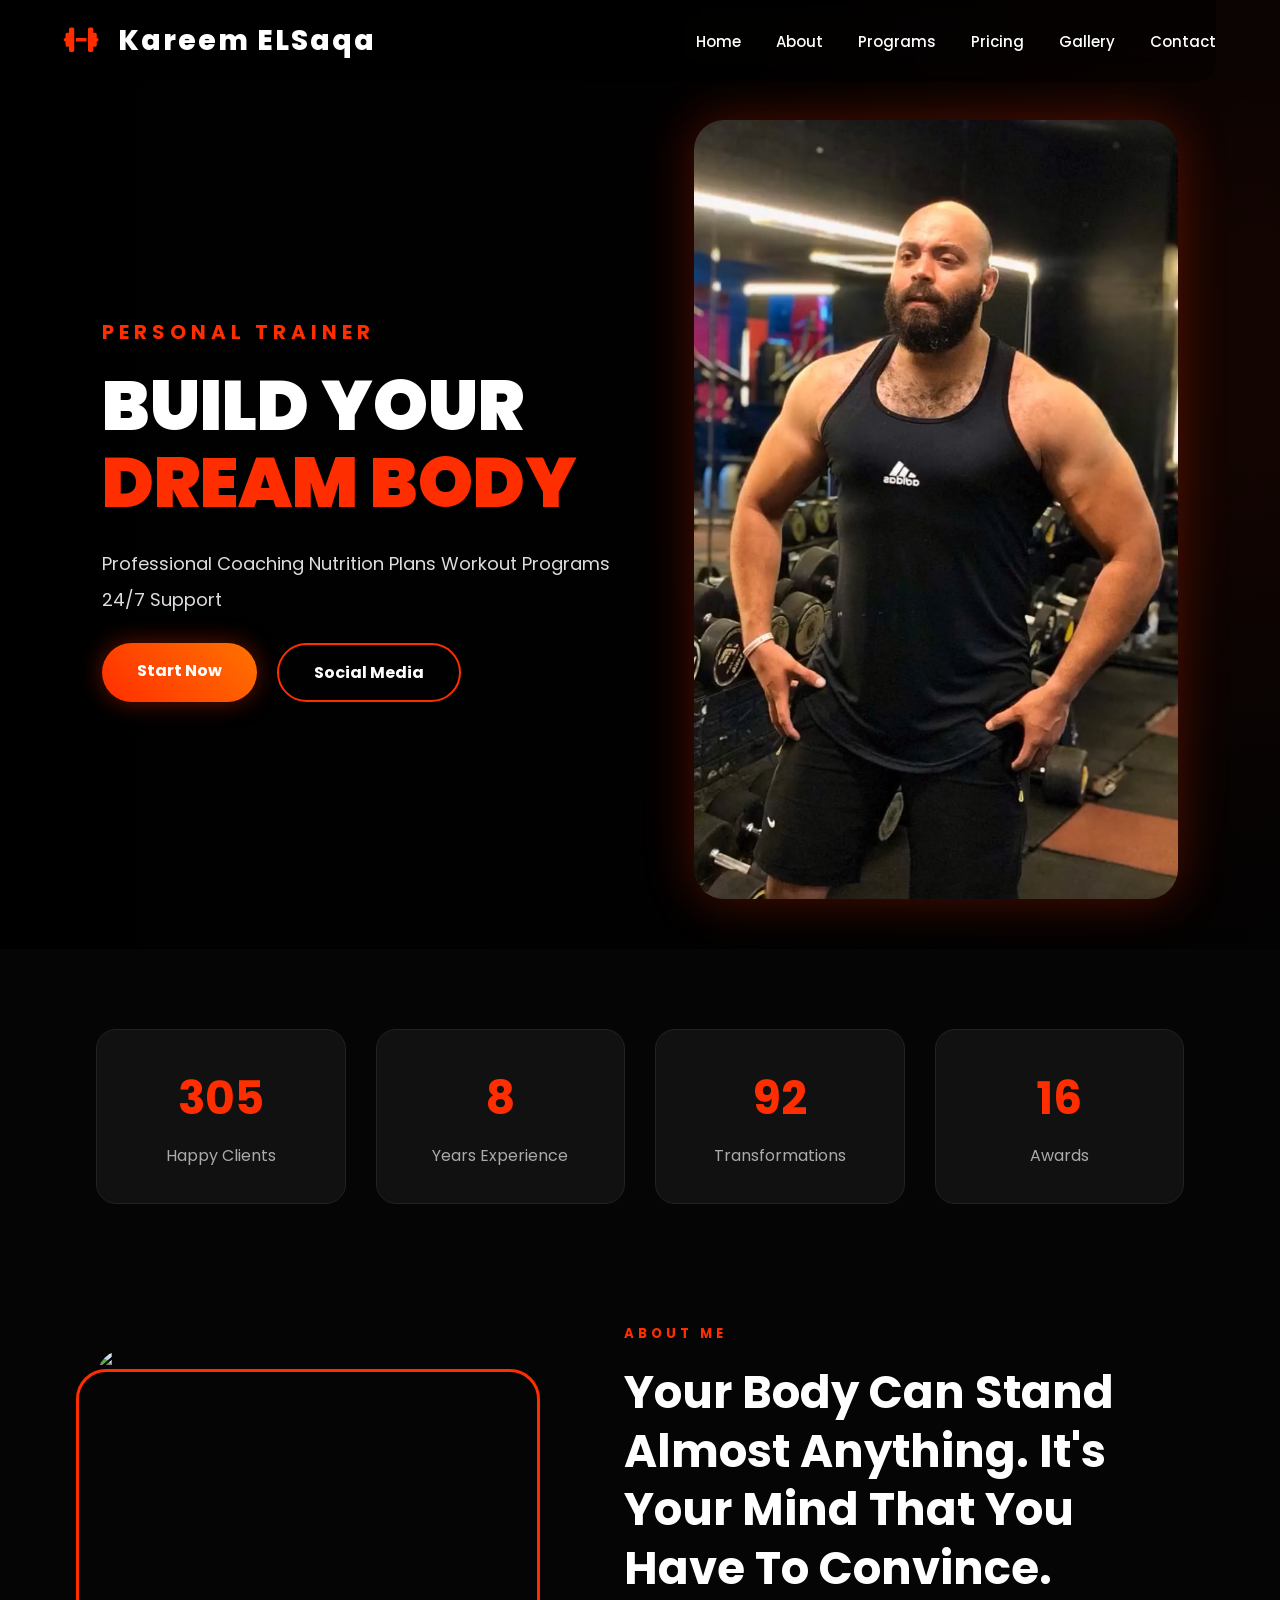
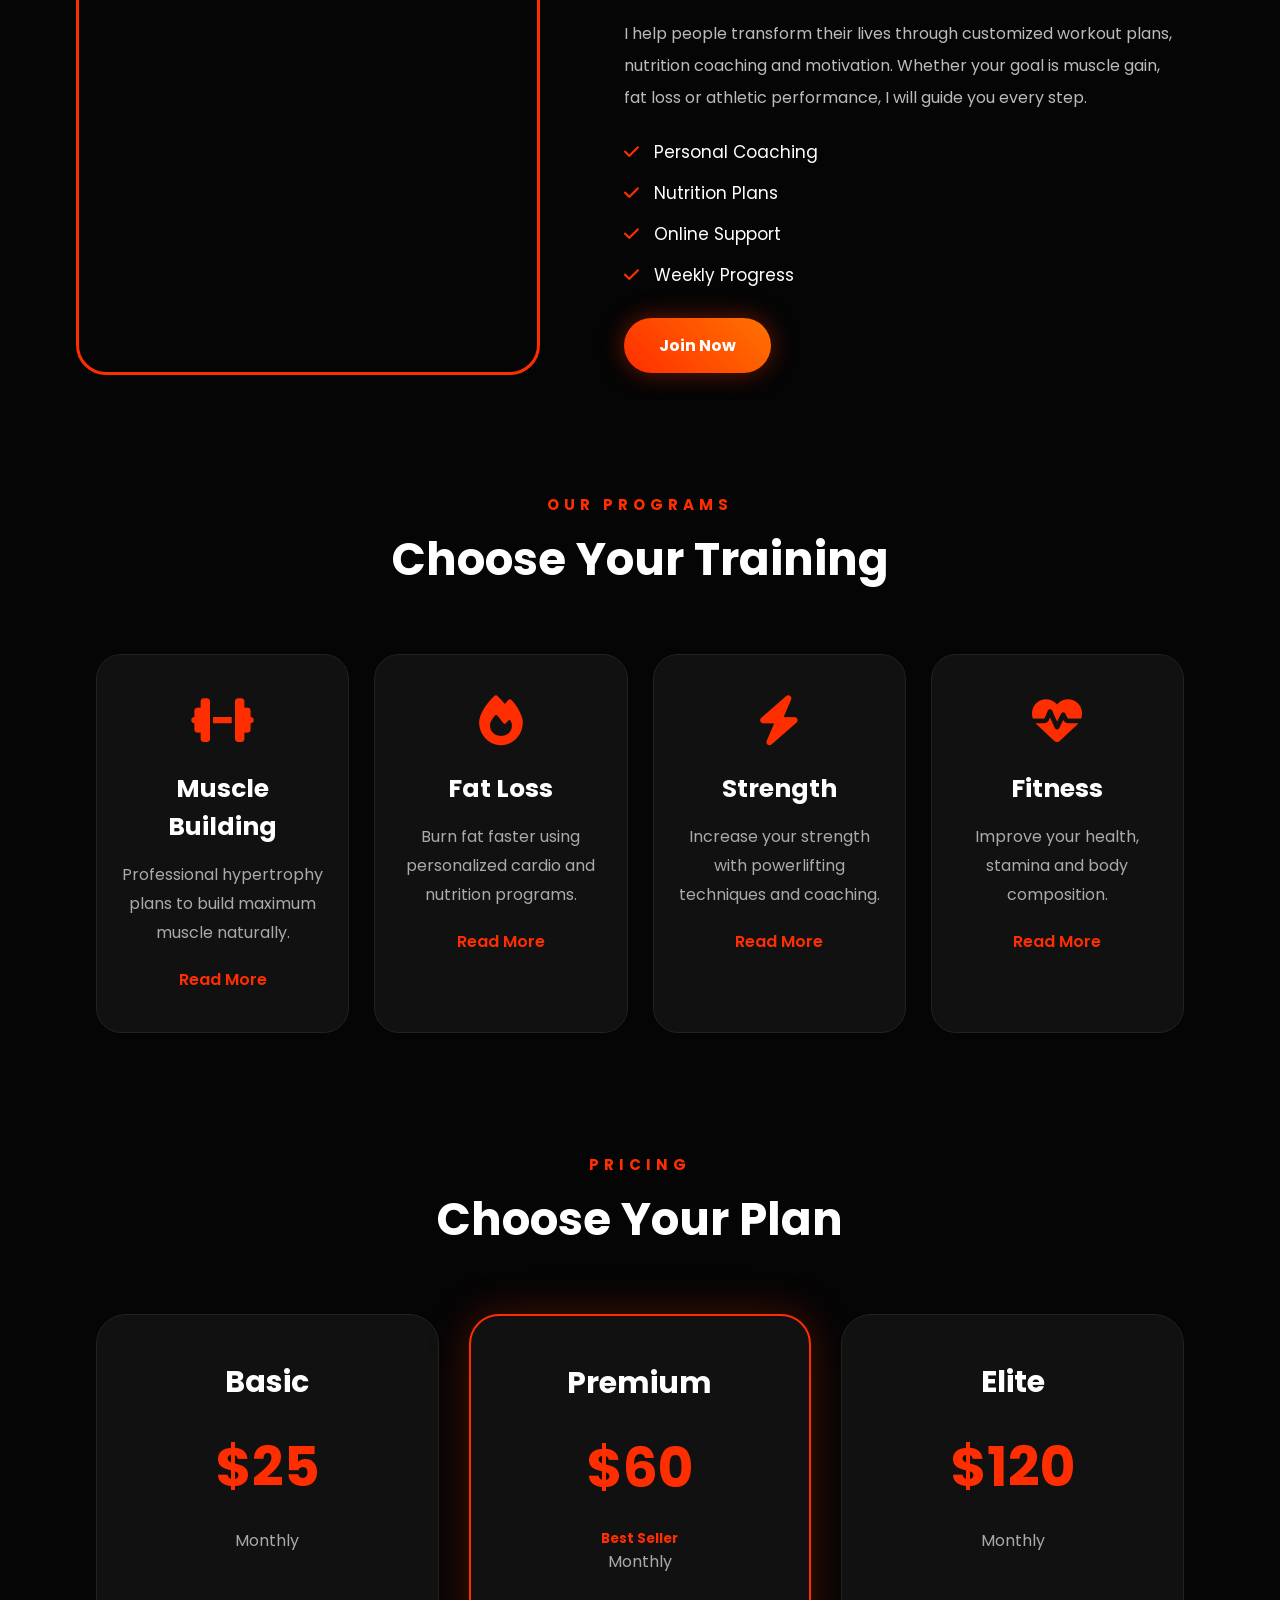
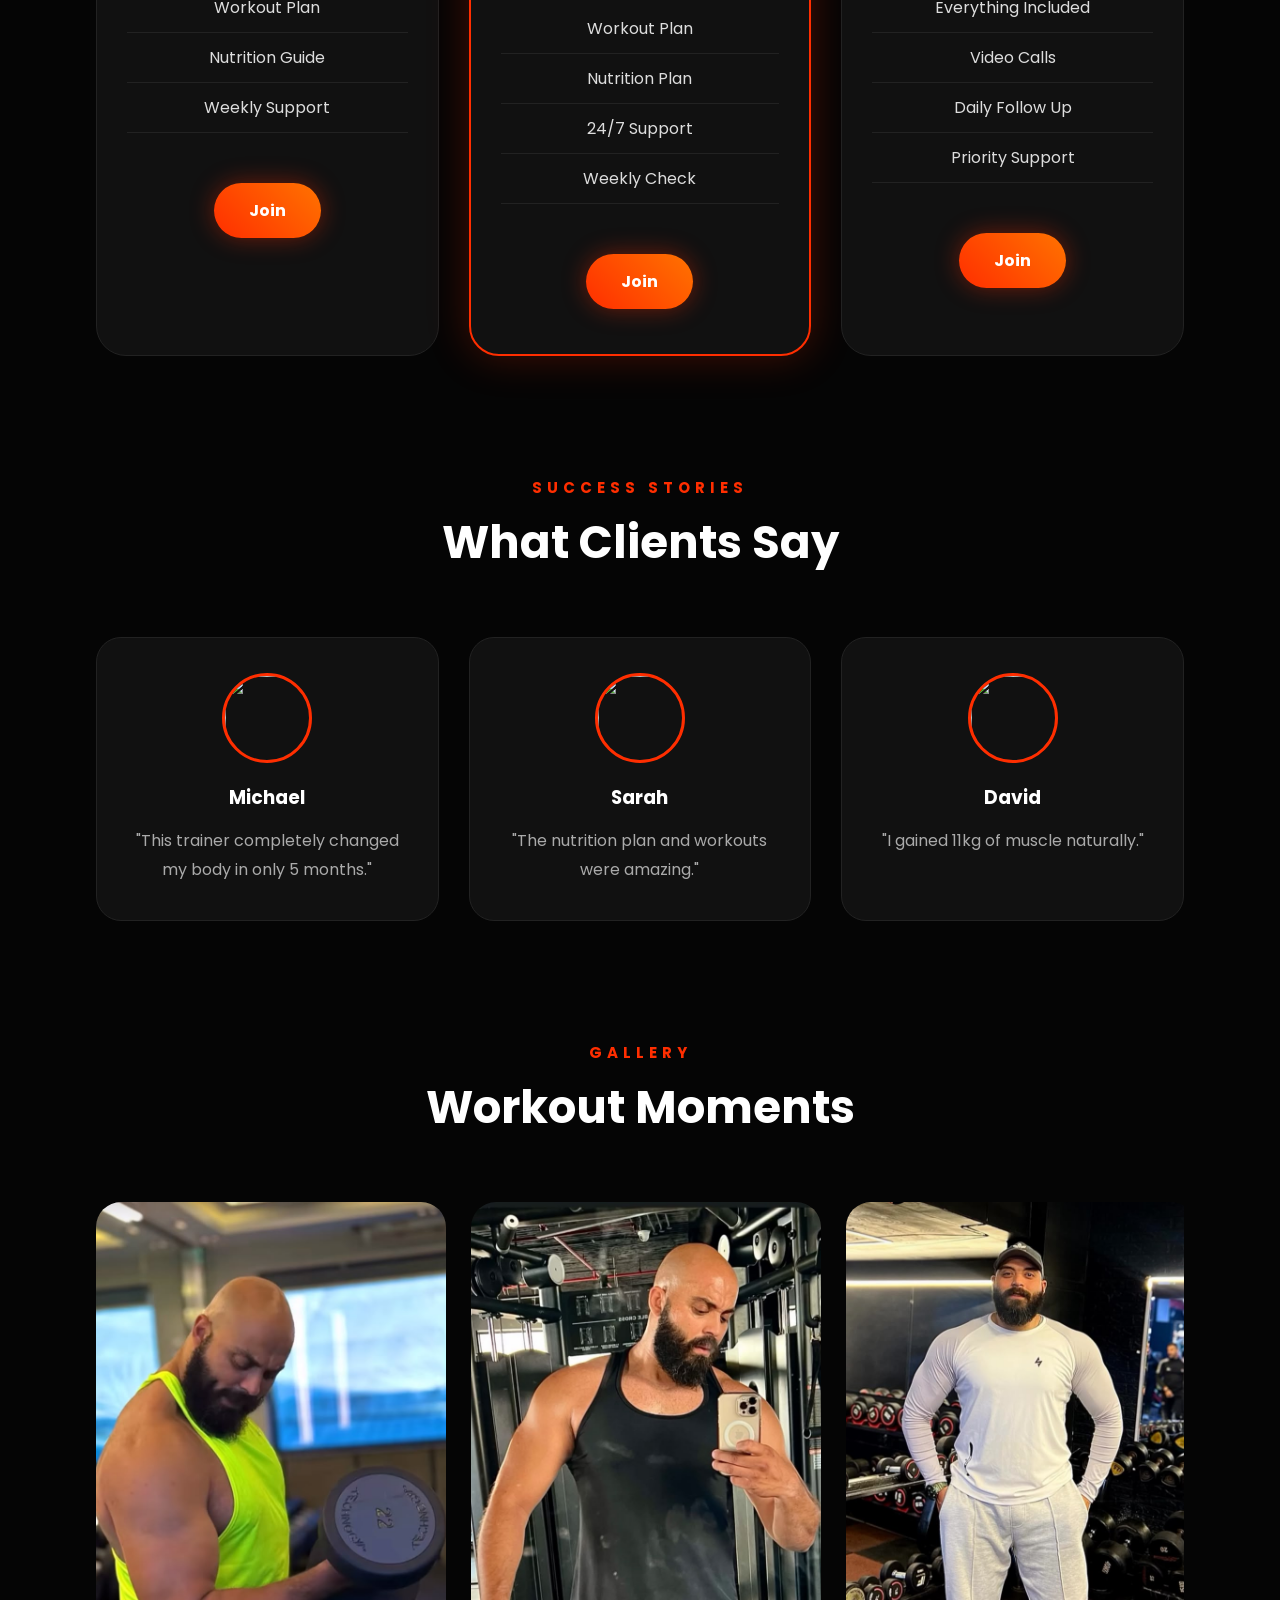
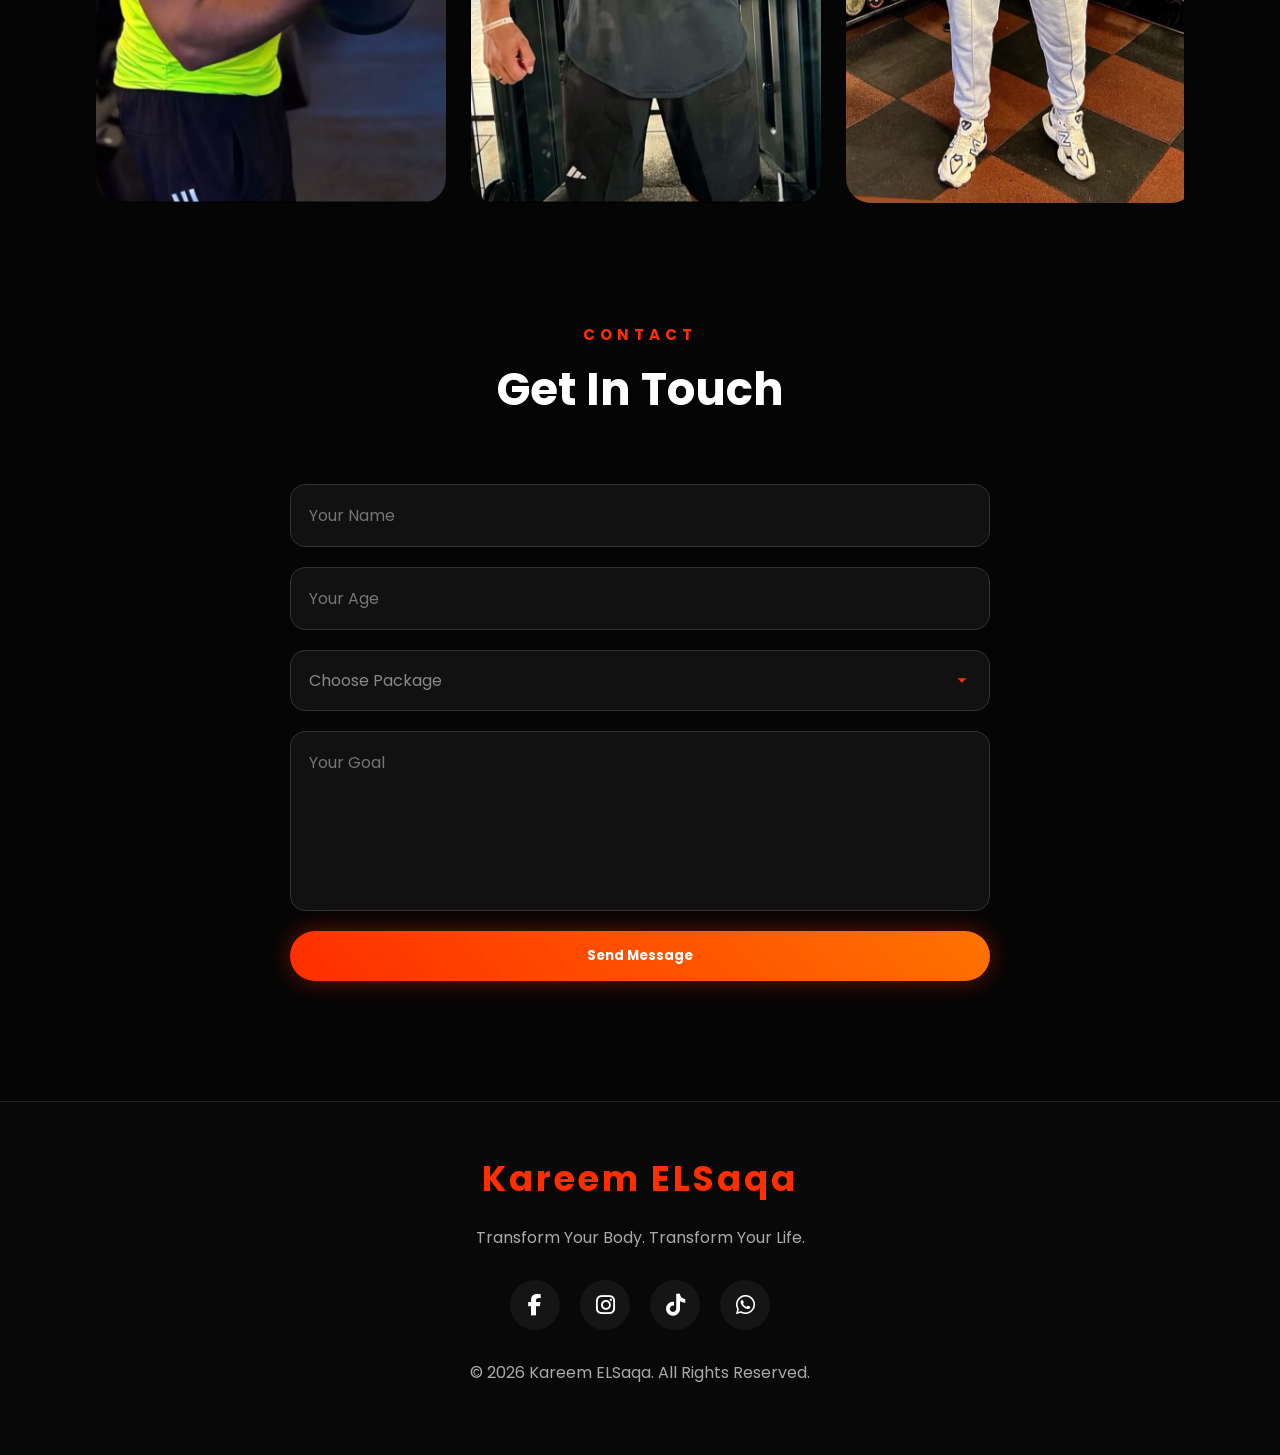
==== commit 0121b8aa: "Update index.html" ====
--- a/index.html
+++ b/index.html
@@ -574,7 +574,7 @@
 <i class="fab fa-tiktok"></i>
 </a>
 
-<a href="https://wa.me/201020386675" target="_blank">
+<a href="https://wa.me/201000146914" target="_blank">
 <i class="fab fa-whatsapp"></i>
 </a>
 
